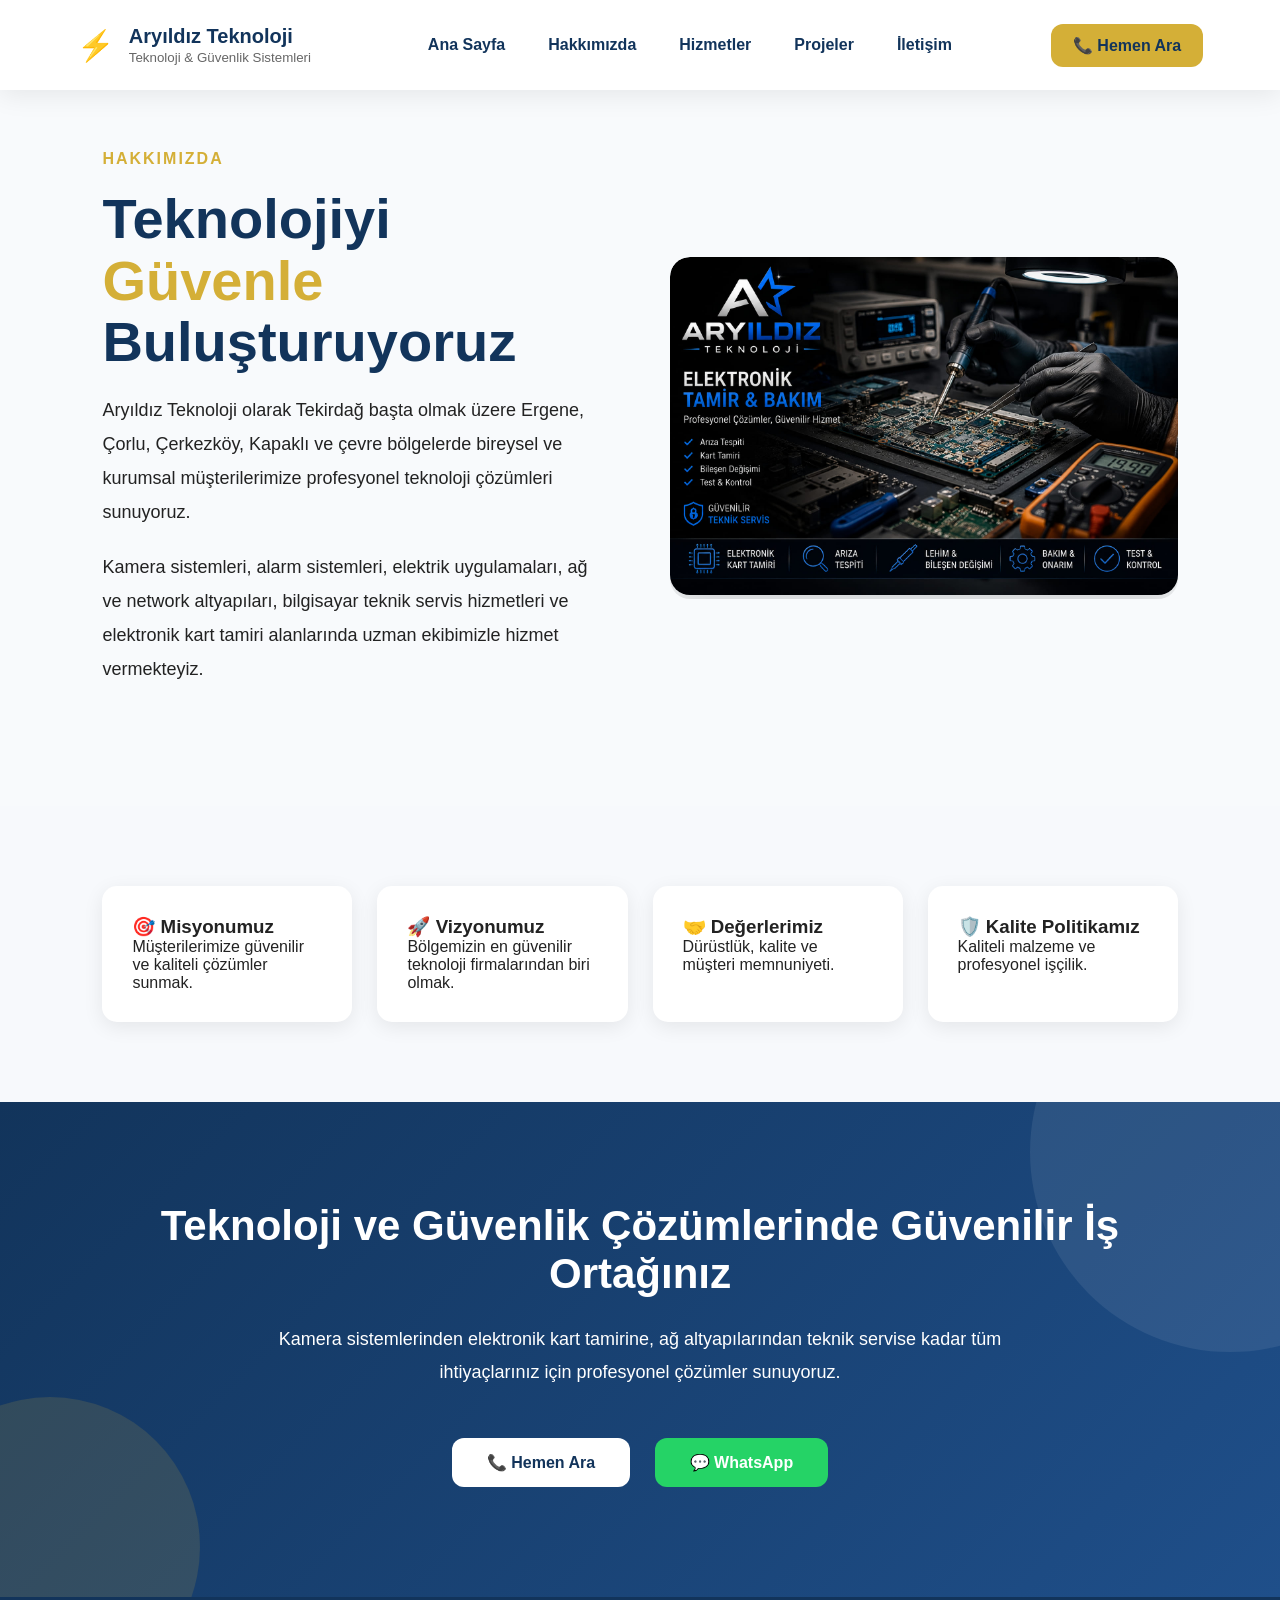
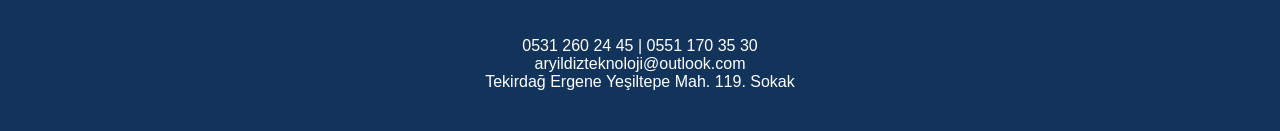
==== hakkimizda.html @ f5ef4cfc "Add files via upload" ====
<!doctype html><html lang='tr'><head>
<meta charset='utf-8'>
<meta name='viewport' content='width=device-width,initial-scale=1'>
<title>hakkimizda | Aryıldız Teknoloji</title>
<meta name='description' content='Aryıldız Teknoloji kamera, alarm, elektrik ve network çözümleri.'>
<link rel='stylesheet' href='assets/css/style.css'>
</head><body>
<header class="navbar">

<div class="logo">

    <span class="logo-icon">⚡</span>

    <div>
        <h2>Aryıldız Teknoloji</h2>
        <small>Teknoloji & Güvenlik Sistemleri</small>
    </div>

</div>
   

    <nav>

        <a href="index.html">Ana Sayfa</a>
        <a href="hakkimizda.html">Hakkımızda</a>
        <a href="hizmetler.html">Hizmetler</a>
        <a href="projeler.html">Projeler</a>
        <a href="iletisim.html">İletişim</a>

    </nav>

    <a href="tel:05312602445" class="call-btn">
        📞 Hemen Ara
    </a>

</header>
<section class="about-v11">

    <div class="about-top">

        <div class="about-left">

            <span class="mini-title">HAKKIMIZDA</span>

            <h1>
                Teknolojiyi
                <span>Güvenle</span>
                Buluşturuyoruz
            </h1>

            <p>
                Aryıldız Teknoloji olarak Tekirdağ başta olmak üzere
                Ergene, Çorlu, Çerkezköy, Kapaklı ve çevre bölgelerde
                bireysel ve kurumsal müşterilerimize profesyonel
                teknoloji çözümleri sunuyoruz.
            </p>

            <p>
                Kamera sistemleri, alarm sistemleri,
                elektrik uygulamaları, ağ ve network altyapıları,
                bilgisayar teknik servis hizmetleri ve elektronik
                kart tamiri alanlarında uzman ekibimizle hizmet vermekteyiz.
            </p>

        </div>

        <div class="about-right">

<img
src="assets/images/elektronik-tamir.jpg"
alt="Aryıldız Teknoloji">
</div>

    </div>

</section>

<section class="vision-section">

    <div class="vision-card">
        <h3>🎯 Misyonumuz</h3>
        <p>Müşterilerimize güvenilir ve kaliteli çözümler sunmak.</p>
    </div>

    <div class="vision-card">
        <h3>🚀 Vizyonumuz</h3>
        <p>Bölgemizin en güvenilir teknoloji firmalarından biri olmak.</p>
    </div>

    <div class="vision-card">
        <h3>🤝 Değerlerimiz</h3>
        <p>Dürüstlük, kalite ve müşteri memnuniyeti.</p>
    </div>

    <div class="vision-card">
        <h3>🛡️ Kalite Politikamız</h3>
        <p>Kaliteli malzeme ve profesyonel işçilik.</p>
    </div>

</section>
<section class="cta-section">

    <h2>
        Teknoloji ve Güvenlik Çözümlerinde
        Güvenilir İş Ortağınız
    </h2>

    <p>
        Kamera sistemlerinden elektronik kart tamirine,
        ağ altyapılarından teknik servise kadar tüm
        ihtiyaçlarınız için profesyonel çözümler sunuyoruz.
    </p>

    <div class="cta-buttons">

        <a href="tel:05312602445" class="cta-btn">
            📞 Hemen Ara
        </a>

        <a href="https://wa.me/905312602445" class="cta-btn whatsapp-btn">
            💬 WhatsApp
        </a>

    </div>

</section>
<footer>

    <p>0531 260 24 45 | 0551 170 35 30</p>

    <p>aryildizteknoloji@outlook.com</p>

    <p>Tekirdağ Ergene Yeşiltepe Mah. 119. Sokak</p>

</footer>

</body>
</html>
---- assets/css/style.css ----
:root{--primary:#12345b;--gold:#d4af37;--light:#f7f9fc;--text:#222;}
*{margin:0;padding:0;box-sizing:border-box}
body{font-family:Segoe UI,Arial,sans-serif;background:var(--light);color:var(--text)}
header{
margin:0;
padding:0;
}
nav a{text-decoration:none;color:#12345b;margin-left:18px;font-weight:600}
.hero{padding:120px 6%;background:linear-gradient(135deg,#12345b,#1f4f8a);color:#fff;text-align:center}
.hero h1{font-size:58px}
.btn{display:inline-block;margin-top:20px;background:#d4af37;color:#000;padding:14px 26px;border-radius:8px;text-decoration:none}
.section{padding:70px 6%}
.grid{display:grid;grid-template-columns:repeat(auto-fit,minmax(250px,1fr));gap:24px}
.card{background:#fff;padding:24px;border-radius:14px;box-shadow:0 4px 15px rgba(0,0,0,.08)}
footer{background:#12345b;color:#fff;padding:40px;text-align:center}
.about-v11{
padding:60px 8% 100px;
background:#f7f8fb;
}
.about-v11{
background:#f8fafc;
margin-top:0;
}
.about-top{
display:grid;
grid-template-columns:1fr 1fr;
gap:60px;
align-items:center;
}

.mini-title{
color:#d4af37;
font-weight:700;
letter-spacing:2px;
}

.about-left h1{
font-size:56px;
line-height:1.1;
margin:20px 0;
color:#12345b;
}

.about-left h1 span{
color:#d4af37;
}

.about-left p{
font-size:18px;
line-height:1.9;
margin-bottom:20px;
}

.about-right img{
width:100%;
border-radius:20px;
box-shadow:0 20px 40px rgba(0,0,0,.15);
}

.vision-section{
padding:80px 8%;
display:grid;
grid-template-columns:repeat(auto-fit,minmax(250px,1fr));
gap:25px;
}

.vision-card{
background:white;
padding:30px;
border-radius:15px;
box-shadow:0 5px 20px rgba(0,0,0,.08);
transition:.3s;
}

.vision-card:hover{
transform:translateY(-10px);
}
footer{
background:#12345b;
color:#fff;
padding:40px;
text-align:center;
}

/* BURADAN SONRA YAPIŞTIR */

.vision-card{
background:white;
padding:30px;
border-radius:15px;
box-shadow:0 5px 20px rgba(0,0,0,.08);
transition:.4s;
}

.vision-card:hover{
transform:translateY(-12px);
box-shadow:0 20px 40px rgba(18,52,91,.15);
}

.about-left h1{
animation:fadeUp 1s ease;
}

@keyframes fadeUp{
from{
opacity:0;
transform:translateY(40px);
}
to{
opacity:1;
transform:translateY(0);
}
}

.about-right{
overflow:hidden;
border-radius:20px;
}

.about-right img{
transition:.6s;
}

.about-right:hover img{
transform:scale(1.05);
}
.cta-section{
padding:100px 8%;
text-align:center;
background:linear-gradient(
135deg,
#12345b,
#1f4f8a
);
color:white;
position:relative;
overflow:hidden;
}

.cta-section::before{
content:"";
position:absolute;
width:400px;
height:400px;
background:rgba(255,255,255,.08);
border-radius:50%;
top:-150px;
right:-150px;
}

.cta-section::after{
content:"";
position:absolute;
width:300px;
height:300px;
background:rgba(212,175,55,.15);
border-radius:50%;
bottom:-100px;
left:-100px;
}

.cta-section h2{
font-size:42px;
margin-bottom:25px;
position:relative;
z-index:2;
}

.cta-section p{
max-width:800px;
margin:auto;
line-height:1.8;
font-size:18px;
position:relative;
z-index:2;
}

.cta-buttons{
margin-top:40px;
position:relative;
z-index:2;
}

.cta-btn{
display:inline-block;
padding:15px 35px;
margin:10px;
border-radius:12px;
background:white;
color:#12345b;
text-decoration:none;
font-weight:700;
transition:.3s;
}

.cta-btn:hover{
transform:translateY(-5px);
}

.whatsapp-btn{
background:#25D366;
color:white;
}
.stats-section{
padding:80px 6%;
display:grid;
grid-template-columns:repeat(auto-fit,minmax(220px,1fr));
gap:20px;
background:white;
}

.stat-card{
background:white;
padding:30px;
border-radius:15px;
text-align:center;
box-shadow:0 10px 25px rgba(0,0,0,.08);
transition:.3s;
}

.stat-card:hover{
transform:translateY(-10px);
}

.stat-card h2{
font-size:42px;
color:#d4af37;
}

.why-us{
padding:100px 6%;
background:#f8fafc;
}

.why-us h2{
text-align:center;
margin-bottom:50px;
color:#12345b;
}

.why-grid{
display:grid;
grid-template-columns:repeat(auto-fit,minmax(250px,1fr));
gap:25px;
}

.why-card{
background:white;
padding:25px;
border-radius:15px;
box-shadow:0 10px 25px rgba(0,0,0,.08);
font-weight:600;
transition:.3s;
}

.why-card:hover{
transform:translateY(-10px);
}

.home-cta{
padding:100px 6%;
text-align:center;
background:linear-gradient(
135deg,
#0f2747,
#12345b,
#1f4f8a
);
color:white;
border-radius:30px;
margin:80px 0;
position:relative;
overflow:hidden;
}

.home-cta h2{
font-size:46px;
margin-bottom:20px;
color:#ffffff;
font-weight:700;

}


.home-cta p{
max-width:700px;
margin:auto;
margin-bottom:35px;
line-height:1.8;
}
.hero{
display:grid;
grid-template-columns:1fr 1fr;
align-items:center;
gap:50px;
padding:100px 6%;
}

.hero-right img{
width:100%;
border-radius:20px;
box-shadow:0 20px 50px rgba(0,0,0,.15);
}
.service-banner{
margin-bottom:40px;
}

.service-banner{
margin-bottom:60px;
}

.service-banner img{
width:100%;
height:500px;
object-fit:cover;
border-radius:25px;
box-shadow:0 20px 60px rgba(0,0,0,.18);
display:block;
}
.card{
background:white;
padding:35px;
border-radius:20px;
box-shadow:0 10px 30px rgba(0,0,0,.08);
transition:.4s;
text-align:center;
}

.card:hover{
transform:translateY(-12px);
box-shadow:0 20px 45px rgba(0,0,0,.12);
}

.card-icon{
font-size:55px;
margin-bottom:20px;
}

.card h3{
color:#12345b;
margin-bottom:15px;
}

.card p{
line-height:1.8;
color:#666;
}
.testimonials{
padding:100px 6%;
background:#f8fafc;
text-align:center;
}

.testimonial-grid{
display:grid;
grid-template-columns:repeat(auto-fit,minmax(300px,1fr));
gap:25px;
margin-top:40px;
}

.testimonial-box{
background:white;
padding:35px;
border-radius:20px;
box-shadow:0 10px 30px rgba(0,0,0,.08);
transition:.4s;
}

.testimonial-box:hover{
transform:translateY(-10px);
box-shadow:0 20px 45px rgba(0,0,0,.12);
}

.testimonial-box p{
line-height:1.8;
margin:15px 0;
color:#555;
}

.testimonial-box strong{
color:#12345b;
}
.home-cta::before{
content:"";
position:absolute;
width:300px;
height:300px;
background:rgba(255,255,255,.05);
border-radius:50%;
top:-100px;
right:-100px;
}

.home-cta::after{
content:"";
position:absolute;
width:250px;
height:250px;
background:rgba(212,175,55,.10);
border-radius:50%;
bottom:-80px;
left:-80px;
}
.home-cta .btn{
background:#d4af37;
color:#12345b;
font-weight:700;
padding:15px 35px;
border-radius:12px;
margin:10px;
display:inline-block;
transition:.3s;
}

.home-cta .btn:hover{
transform:translateY(-5px);
box-shadow:0 15px 30px rgba(0,0,0,.15);
}

.home-cta .btn:hover{
transform:translateY(-5px);
box-shadow:0 15px 30px rgba(0,0,0,.15);
}
/* NAVBAR V11 */

.navbar{
height:90px;
background:#fff;
display:flex;
align-items:center;
justify-content:space-between;
padding:0 6%;
position:sticky;
top:0;
z-index:1000;
box-shadow:0 5px 25px rgba(0,0,0,.08);
}

.logo{
display:flex;
align-items:center;
gap:15px;
height:90px;
}

.logo-icon{
font-size:30px;
color:#d4af37;
}

.logo h2{
margin:0;
font-size:20px;
color:#12345b;
line-height:1;
}

.logo small{
display:block;
margin-top:4px;
color:#666;
}

.navbar nav{
display:flex;
gap:25px;
}

.navbar nav a{
text-decoration:none;
font-weight:600;
color:#12345b;
transition:.3s;
}

.navbar nav a:hover{
color:#d4af37;
}

.call-btn{
background:#d4af37;
color:#12345b;
padding:12px 22px;
border-radius:12px;
text-decoration:none;
font-weight:700;
}

.call-btn:hover{
opacity:.9;
}

/* buradan asağısı hizmetler icin kulllanıldi*/

.page-banner{
background:linear-gradient(135deg,#12345b,#1f4f8a);
color:white;
padding:140px 6%;
text-align:center;
}

.page-banner h1{
font-size:56px;
margin-bottom:15px;
}

.services-v11{
padding:80px 6%;
display:grid;
grid-template-columns:repeat(auto-fit,minmax(320px,1fr));
gap:30px;
}

.service-card{
background:white;
padding:35px;
border-radius:20px;
box-shadow:0 10px 30px rgba(0,0,0,.08);
transition:.3s;
}

.service-card:hover{
transform:translateY(-10px);
}

.service-icon{
font-size:55px;
margin-bottom:20px;
}

.service-card h3{
color:#12345b;
margin-bottom:15px;
}

.service-card ul{
margin-top:20px;
padding-left:20px;
}

.service-card li{
margin-bottom:10px;
}

.service-cta{
padding:100px 6%;
text-align:center;
background:#12345b;
color:white;
}
/*projeler*/
.projects-v11{
padding:80px 6%;
display:grid;
grid-template-columns:repeat(auto-fit,minmax(400px,1fr));
gap:30px;
align-items:stretch;
}

.project-card{
background:#fff;
border-radius:20px;
overflow:hidden;
box-shadow:0 10px 30px rgba(0,0,0,.08);
transition:.3s;
}

.project-card:hover{
transform:translateY(-10px);
}

.project-card img{
width:100%;
height:240px;
object-fit:cover;
display:block;
}

.project-content{
padding:25px;
}

.project-content span{
color:#d4af37;
font-weight:700;
}

.project-content h3{
margin:10px 0;
color:#12345b;
}
@media(max-width:900px){

    .projects-v11{
        grid-template-columns:1fr;
    }

}
.projects-v11{
padding:80px 6%;
display:grid;
grid-template-columns:1fr;
gap:40px;
max-width:1400px;
margin:auto;
}
.footer-content{
width:100%;
max-width:1400px;
margin:0 auto;
}

.footer-content{
max-width:1400px;
margin:auto;
padding:60px 6%;
display:grid;
grid-template-columns:repeat(auto-fit,minmax(250px,1fr));
gap:40px;
}

.footer-box h3{
margin-bottom:15px;
color:#d4af37;
}

.footer-box p{
line-height:1.8;
color:#ddd;
}

.footer-bottom{
text-align:center;
padding:20px;
border-top:1px solid rgba(255,255,255,.1);
color:#bbb;
}
.project-card{
background:#fff;
border-radius:20px;
overflow:hidden;
box-shadow:0 10px 30px rgba(0,0,0,.08);
transition:.3s;
width:100%;
max-width:700px;
margin:auto;
}

.project-card:hover{
transform:translateY(-10px);
}

.project-card img{
width:100%;
height:300px;
object-fit:cover;
display:block;
border-radius:20px 20px 0 0;
}
.contact-section{
padding:80px 6%;
display:grid;
grid-template-columns:1fr 1fr;
gap:40px;
}

.contact-info,
.contact-form{
background:white;
padding:35px;
border-radius:20px;
box-shadow:0 10px 30px rgba(0,0,0,.08);
}

.info-box{
margin-bottom:25px;
}

.contact-form form{
display:flex;
flex-direction:column;
gap:15px;
}

.contact-form input,
.contact-form textarea{
padding:15px;
border:1px solid #ddd;
border-radius:10px;
font-size:16px;
}

.contact-form textarea{
height:150px;
resize:none;
}

@media(max-width:900px){
.contact-section{
grid-template-columns:1fr;
}
}
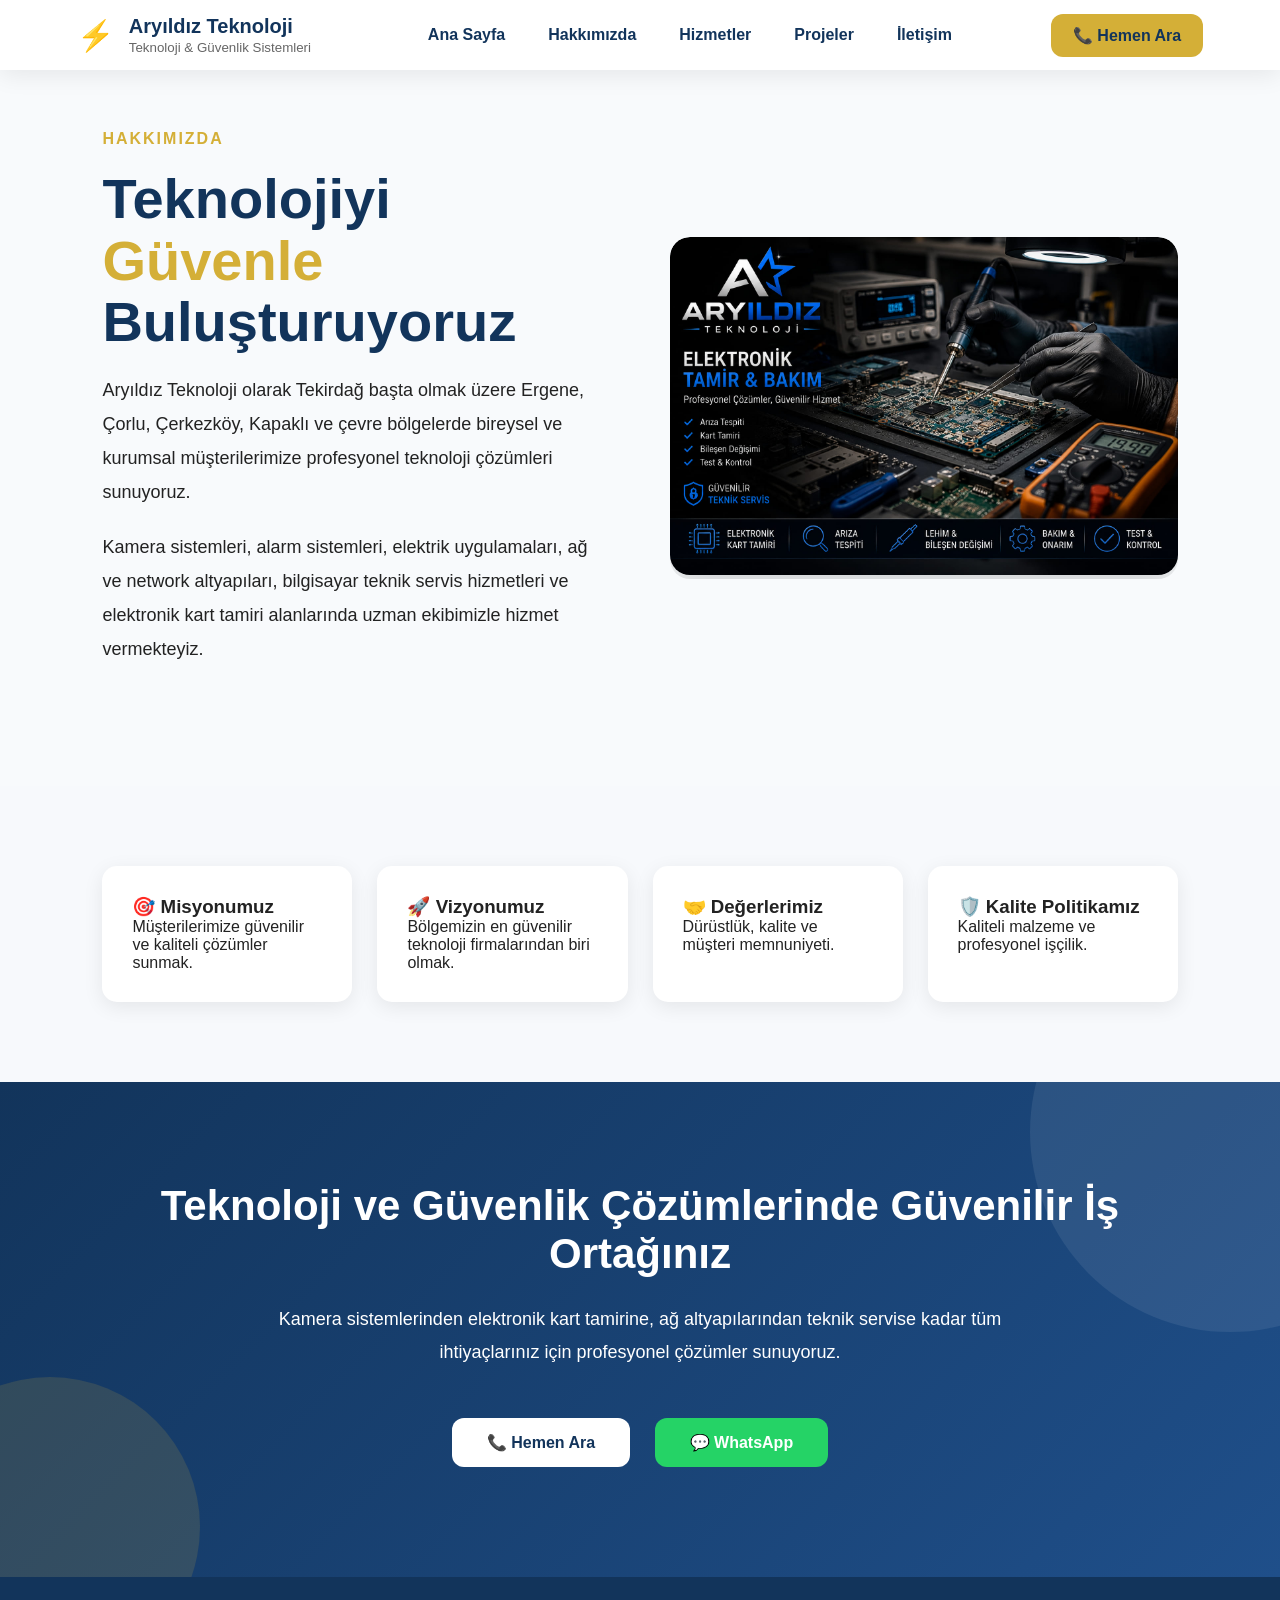
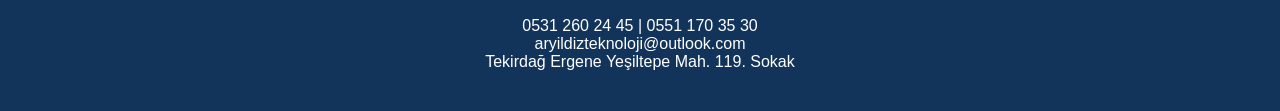
==== commit d2500edd: "Update hakkimizda.html" ====
--- a/hakkimizda.html
+++ b/hakkimizda.html
@@ -17,7 +17,7 @@
     </div>
 
 </div>
-   
+   <button class="menu-toggle">☰</button>
 
     <nav>
 
@@ -135,4 +135,4 @@
 </footer>
 
 </body>
-</html>+</html>
--- a/assets/css/style.css
+++ b/assets/css/style.css
@@ -1,3 +1,4 @@
+
 
 :root{--primary:#12345b;--gold:#d4af37;--light:#f7f9fc;--text:#222;}
 *{margin:0;padding:0;box-sizing:border-box}
@@ -425,12 +426,16 @@
 /* NAVBAR V11 */
 
 .navbar{
-height:90px;
+min-height:70px;
+height:auto;
+padding:10px 6%;
 background:#fff;
 display:flex;
 align-items:center;
 justify-content:space-between;
-padding:0 6%;
+min-height:70px;
+height:auto;
+padding:10px 6%;
 position:sticky;
 top:0;
 z-index:1000;
@@ -441,7 +446,7 @@
 display:flex;
 align-items:center;
 gap:15px;
-height:90px;
+height:auto;
 }
 
 .logo-icon{
@@ -696,8 +701,113 @@
 resize:none;
 }
 
-@media(max-width:900px){
-.contact-section{
-grid-template-columns:1fr;
-}
-}+@media (max-width:768px){
+
+.navbar{
+    padding:10px !important;
+}
+
+.logo{
+    margin-bottom:5px !important;
+}
+
+.logo h2{
+    font-size:20px !important;
+    line-height:1.1 !important;
+}
+
+.logo small{
+    font-size:11px !important;
+}
+
+.navbar nav{
+   display:none !important;
+    flex-direction:row !important;
+    flex-wrap:wrap !important;
+    justify-content:center !important;
+    gap:6px !important;
+}
+    .navbar nav.active{
+display:flex !important;
+}
+
+.navbar nav a{
+    font-size:13px !important;
+    padding:2px 6px !important;
+    border:none !important;
+}
+
+.call-btn{
+    padding:8px 14px !important;
+    font-size:14px !important;
+    margin-top:8px !important;
+}
+
+.hero{
+    padding-top:20px !important;
+}
+}
+@media (max-width:768px){
+
+.navbar{
+flex-direction:column;
+padding:10px;
+}
+
+.logo{
+margin-bottom:10px;
+}
+
+.navbar nav{
+gap:12px;
+justify-content:center;
+flex-wrap:wrap;
+}
+
+.call-btn{
+margin-top:10px;
+}
+}
+.menu-toggle{
+display:none;
+background:none;
+border:none;
+font-size:32px;
+cursor:pointer;
+color:#12345b;
+}
+
+@media (max-width:768px){
+
+.menu-toggle{
+display:block;
+}
+
+.navbar nav{
+display:none;
+width:100%;
+flex-direction:column;
+text-align:center;
+margin-top:10px;
+}
+
+.navbar nav.active{
+display:flex;
+}
+}
+@media(max-width:768px){
+
+.navbar nav.active{
+display:flex !important;
+flex-direction:column !important;
+width:100% !important;
+background:#fff;
+padding:15px 0;
+}
+
+.navbar nav.active a{
+display:block;
+padding:10px;
+}
+
+}
